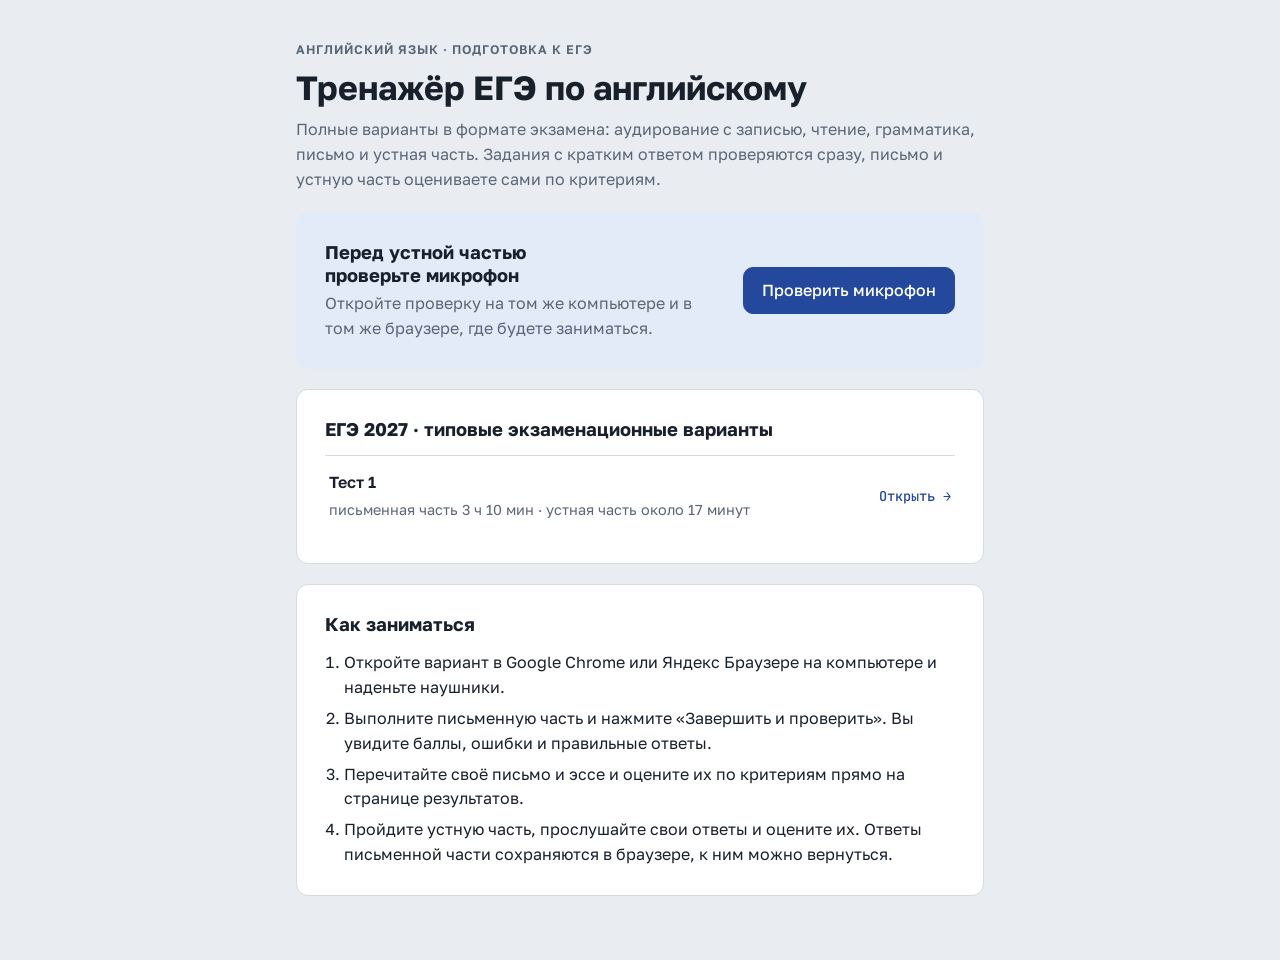
==== index.html @ f7202f02 "Тренажёр ЕГЭ: движок, главная, проверка микрофона и Тест 1 (ЕГЭ 2027) Co-Authored-By: Claude Opus 5." ====
<!doctype html>
<html lang="ru">
<head>
<meta charset="utf-8">
<meta name="viewport" content="width=device-width,initial-scale=1,viewport-fit=cover">
<title>Тренажёр ЕГЭ по английскому</title>
<link rel="preconnect" href="https://fonts.googleapis.com">
<link rel="stylesheet" href="https://fonts.googleapis.com/css2?family=Golos+Text:wght@400;500;600;700&family=JetBrains+Mono:wght@500&display=swap">
<style>
/* Одна колонка: шапка, проверка микрофона, список вариантов по сборникам, как заниматься */
:root {
  --ground: #e9edf2; --sheet: #ffffff; --ink: #18202b; --muted: #5a6676; --line: #d4dbe3;
  --accent: #24489c; --accent-soft: #e4ebf8; --ok: #2b7a4e;
  --ui: "Golos Text", "Segoe UI", system-ui, sans-serif;
  --mono: "JetBrains Mono", ui-monospace, Consolas, monospace;
  color-scheme: light;
}
@media (prefers-color-scheme: dark) {
  :root { --ground: #11161c; --sheet: #1a2129; --ink: #e5ebf1; --muted: #9aa7b5; --line: #2d3843;
    --accent: #8fb0f0; --accent-soft: #24304a; --ok: #6cc391; color-scheme: dark; }
}
* { box-sizing: border-box; }
body { margin: 0; background: var(--ground); color: var(--ink); font: 16px/1.55 var(--ui); }
main { max-width: 720px; margin: 0 auto; padding-block: 40px 64px;
  padding-left: max(16px, env(safe-area-inset-left, 0px)); padding-right: max(16px, env(safe-area-inset-right, 0px));
  display: grid; gap: 20px; }
h1, h2 { margin: 0; line-height: 1.25; text-wrap: balance; }
h1 { font-size: clamp(1.6rem, 4vw, 2.1rem); }
h2 { font-size: 1.15rem; }
p { margin: 0; }
.muted { color: var(--muted); }
.kicker { font-size: .78rem; font-weight: 600; letter-spacing: .08em; text-transform: uppercase; color: var(--muted); }
.sheet { background: var(--sheet); border: 1px solid var(--line); border-radius: 12px; padding: clamp(18px, 4vw, 28px); display: grid; gap: 14px; }
.mic { display: flex; flex-wrap: wrap; gap: 12px 20px; align-items: center; justify-content: space-between; background: var(--accent-soft); border-color: transparent; }
.mic div { display: grid; gap: 4px; min-width: 0; flex: 1 1 280px; }
.btn { display: inline-block; text-decoration: none; border: 1px solid var(--accent); background: var(--accent); color: var(--sheet); border-radius: 10px; padding: 10px 18px; font-weight: 500; }
.btn:focus-visible, .variant:focus-visible { outline: 3px solid var(--accent); outline-offset: 2px; }
.list { display: grid; }
.variant { display: grid; grid-template-columns: minmax(0, 1fr) auto; gap: 4px 16px; align-items: center; padding: 14px 4px; border-top: 1px solid var(--line); color: inherit; text-decoration: none; }
.variant:hover .name { color: var(--accent); text-decoration: underline; text-underline-offset: 3px; }
.name { font-weight: 600; }
.meta { grid-column: 1; font-size: .9rem; color: var(--muted); }
.go { grid-row: 1 / span 2; grid-column: 2; font: 500 .85rem var(--mono); color: var(--accent); text-align: right; }
.go b { display: block; color: var(--ok); font-weight: 500; }
ol { margin: 0; padding-left: 1.2em; display: grid; gap: 6px; }
</style>
</head>
<body>
<main>
  <header style="display:grid;gap:8px">
    <p class="kicker">Английский язык · подготовка к ЕГЭ</p>
    <h1>Тренажёр ЕГЭ по английскому</h1>
    <p class="muted">Полные варианты в формате экзамена: аудирование с записью, чтение, грамматика, письмо и устная часть. Задания с кратким ответом проверяются сразу, письмо и устную часть оцениваете сами по критериям.</p>
  </header>

  <section class="sheet mic">
    <div>
      <h2>Перед устной частью проверьте микрофон</h2>
      <p class="muted">Откройте проверку на том же компьютере и в том же браузере, где будете заниматься.</p>
    </div>
    <a class="btn" href="mic-test.html">Проверить микрофон</a>
  </section>

  <section class="sheet">
    <h2>ЕГЭ 2027 · типовые экзаменационные варианты</h2>
    <div class="list">
      <a class="variant" href="v/ege2027-1/" data-id="ege2027-1">
        <span class="name">Тест 1</span>
        <span class="meta">письменная часть 3 ч 10 мин · устная часть около 17 минут</span>
        <span class="go">Открыть →</span>
      </a>
    </div>
  </section>

  <section class="sheet">
    <h2>Как заниматься</h2>
    <ol>
      <li>Откройте вариант в Google Chrome или Яндекс Браузере на компьютере и наденьте наушники.</li>
      <li>Выполните письменную часть и нажмите «Завершить и проверить». Вы увидите баллы, ошибки и правильные ответы.</li>
      <li>Перечитайте своё письмо и эссе и оцените их по критериям прямо на странице результатов.</li>
      <li>Пройдите устную часть, прослушайте свои ответы и оцените их. Ответы письменной части сохраняются в браузере, к ним можно вернуться.</li>
    </ol>
  </section>
</main>
<script>
// отметка «пройдено» у вариантов, которые уже проверены в этом браузере
document.querySelectorAll('[data-id]').forEach(a => {
  try {
    const s = JSON.parse(localStorage.getItem('ege-trainer:' + a.dataset.id));
    if (s && s.checked) a.querySelector('.go').insertAdjacentHTML('afterbegin', '<b>проверено</b>');
  } catch (e) {}
});
</script>
</body>
</html>
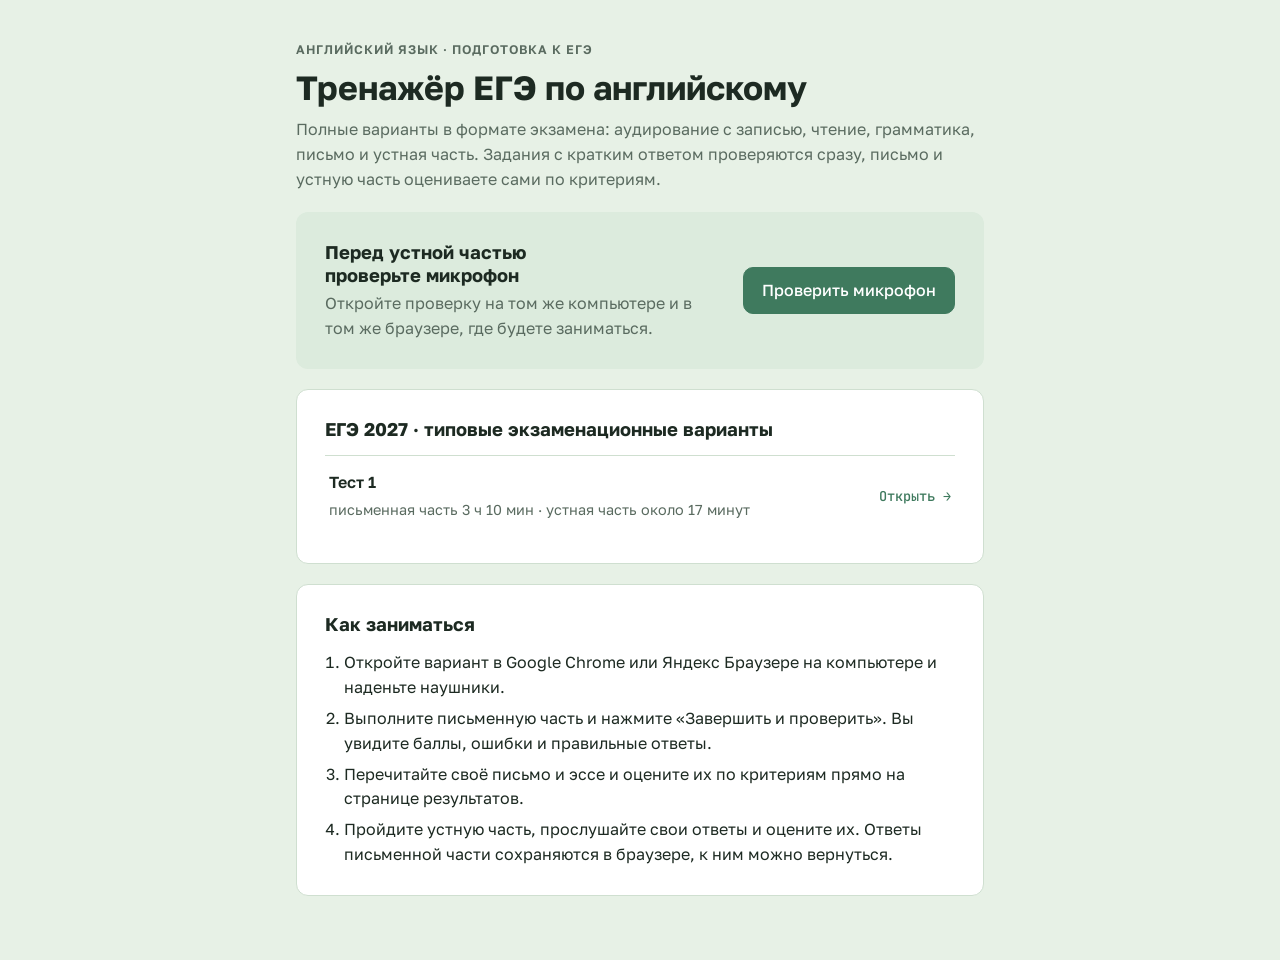
==== commit 81bfdcfe: "Пастельная зелёная палитра для сайта и иконки Co-Authored-By: Claude Opus 5.5 <noreply@anthropic.com" ====
--- a/index.html
+++ b/index.html
@@ -4,20 +4,22 @@
 <meta charset="utf-8">
 <meta name="viewport" content="width=device-width,initial-scale=1,viewport-fit=cover">
 <title>Тренажёр ЕГЭ по английскому</title>
+<link rel="icon" href="assets/favicon.svg" type="image/svg+xml">
+<link rel="apple-touch-icon" href="assets/apple-touch-icon.png">
 <link rel="preconnect" href="https://fonts.googleapis.com">
 <link rel="stylesheet" href="https://fonts.googleapis.com/css2?family=Golos+Text:wght@400;500;600;700&family=JetBrains+Mono:wght@500&display=swap">
 <style>
 /* Одна колонка: шапка, проверка микрофона, список вариантов по сборникам, как заниматься */
 :root {
-  --ground: #e9edf2; --sheet: #ffffff; --ink: #18202b; --muted: #5a6676; --line: #d4dbe3;
-  --accent: #24489c; --accent-soft: #e4ebf8; --ok: #2b7a4e;
+  --ground: #e7f1e6; --sheet: #ffffff; --ink: #1d2a22; --muted: #5a6b60; --line: #cfdfd0;
+  --accent: #3f7a5e; --accent-soft: #dcebdd; --ok: #23793f;
   --ui: "Golos Text", "Segoe UI", system-ui, sans-serif;
   --mono: "JetBrains Mono", ui-monospace, Consolas, monospace;
   color-scheme: light;
 }
 @media (prefers-color-scheme: dark) {
-  :root { --ground: #11161c; --sheet: #1a2129; --ink: #e5ebf1; --muted: #9aa7b5; --line: #2d3843;
-    --accent: #8fb0f0; --accent-soft: #24304a; --ok: #6cc391; color-scheme: dark; }
+  :root { --ground: #111814; --sheet: #19221c; --ink: #e3ede5; --muted: #98aa9e; --line: #2b3a30;
+    --accent: #a6d7b5; --accent-soft: #223629; --ok: #7fd19a; color-scheme: dark; }
 }
 * { box-sizing: border-box; }
 body { margin: 0; background: var(--ground); color: var(--ink); font: 16px/1.55 var(--ui); }
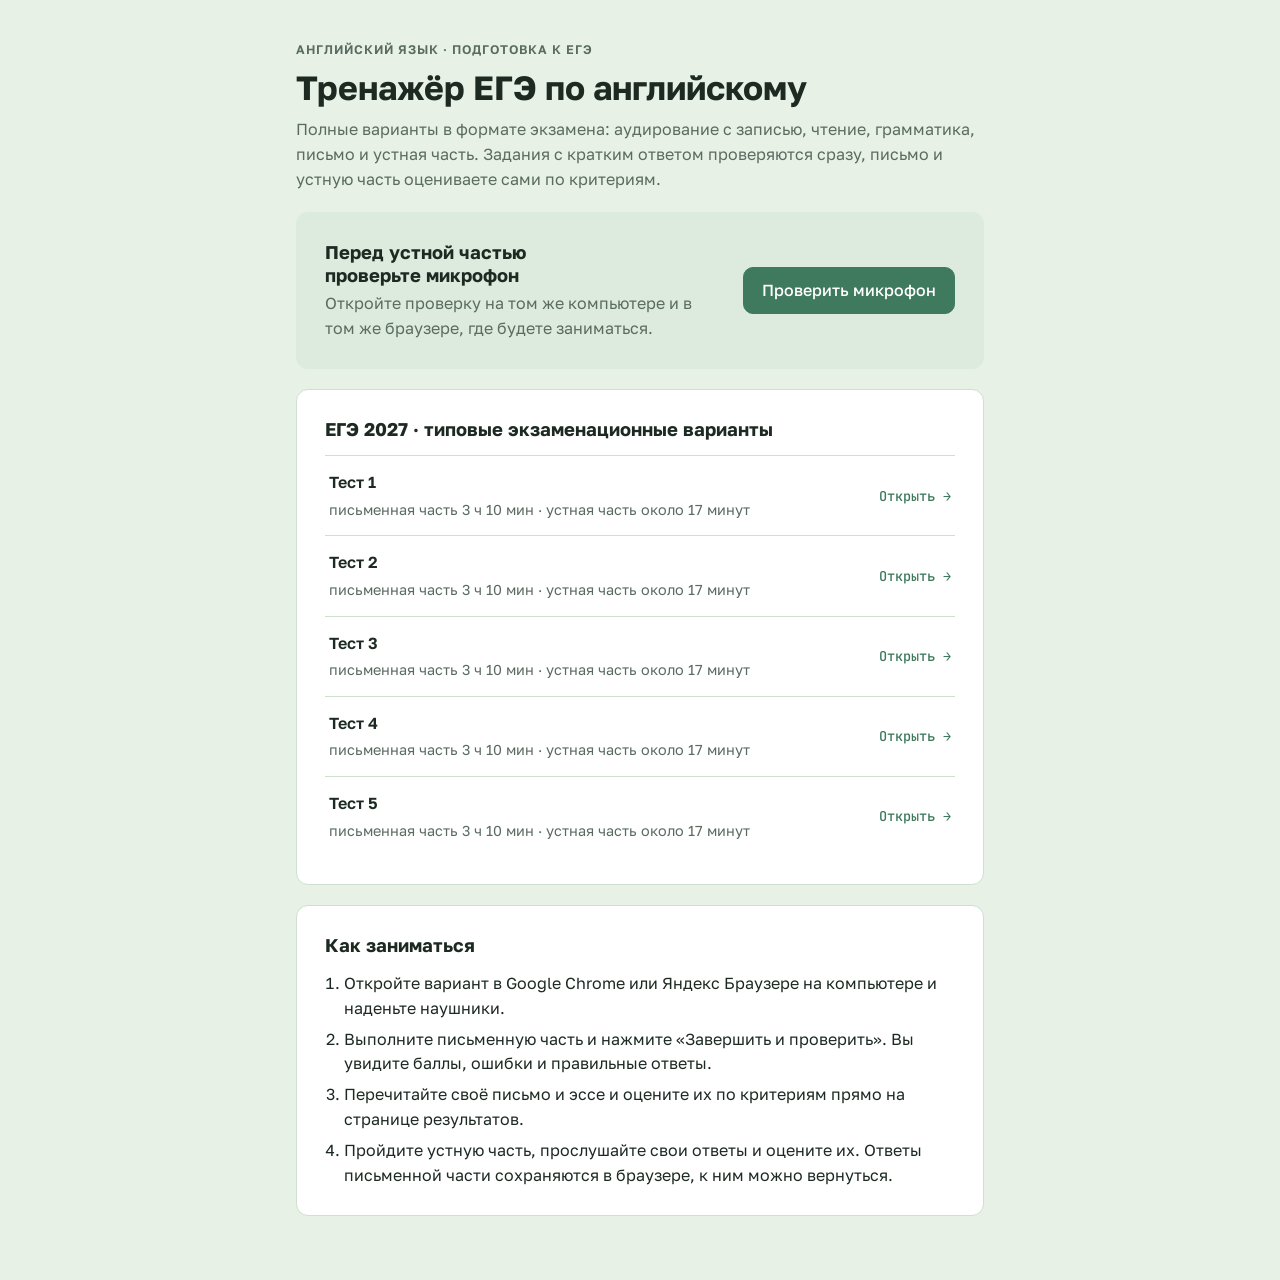
==== commit 981067e1: "ЕГЭ 2027: тесты 2–5 Co-Authored-By: Claude Opus 5.5 <noreply@anthropic.com> Claude-Session: https://" ====
--- a/index.html
+++ b/index.html
@@ -71,6 +71,26 @@
         <span class="meta">письменная часть 3 ч 10 мин · устная часть около 17 минут</span>
         <span class="go">Открыть →</span>
       </a>
+      <a class="variant" href="v/ege2027-2/" data-id="ege2027-2">
+        <span class="name">Тест 2</span>
+        <span class="meta">письменная часть 3 ч 10 мин · устная часть около 17 минут</span>
+        <span class="go">Открыть →</span>
+      </a>
+      <a class="variant" href="v/ege2027-3/" data-id="ege2027-3">
+        <span class="name">Тест 3</span>
+        <span class="meta">письменная часть 3 ч 10 мин · устная часть около 17 минут</span>
+        <span class="go">Открыть →</span>
+      </a>
+      <a class="variant" href="v/ege2027-4/" data-id="ege2027-4">
+        <span class="name">Тест 4</span>
+        <span class="meta">письменная часть 3 ч 10 мин · устная часть около 17 минут</span>
+        <span class="go">Открыть →</span>
+      </a>
+      <a class="variant" href="v/ege2027-5/" data-id="ege2027-5">
+        <span class="name">Тест 5</span>
+        <span class="meta">письменная часть 3 ч 10 мин · устная часть около 17 минут</span>
+        <span class="go">Открыть →</span>
+      </a>
     </div>
   </section>
 
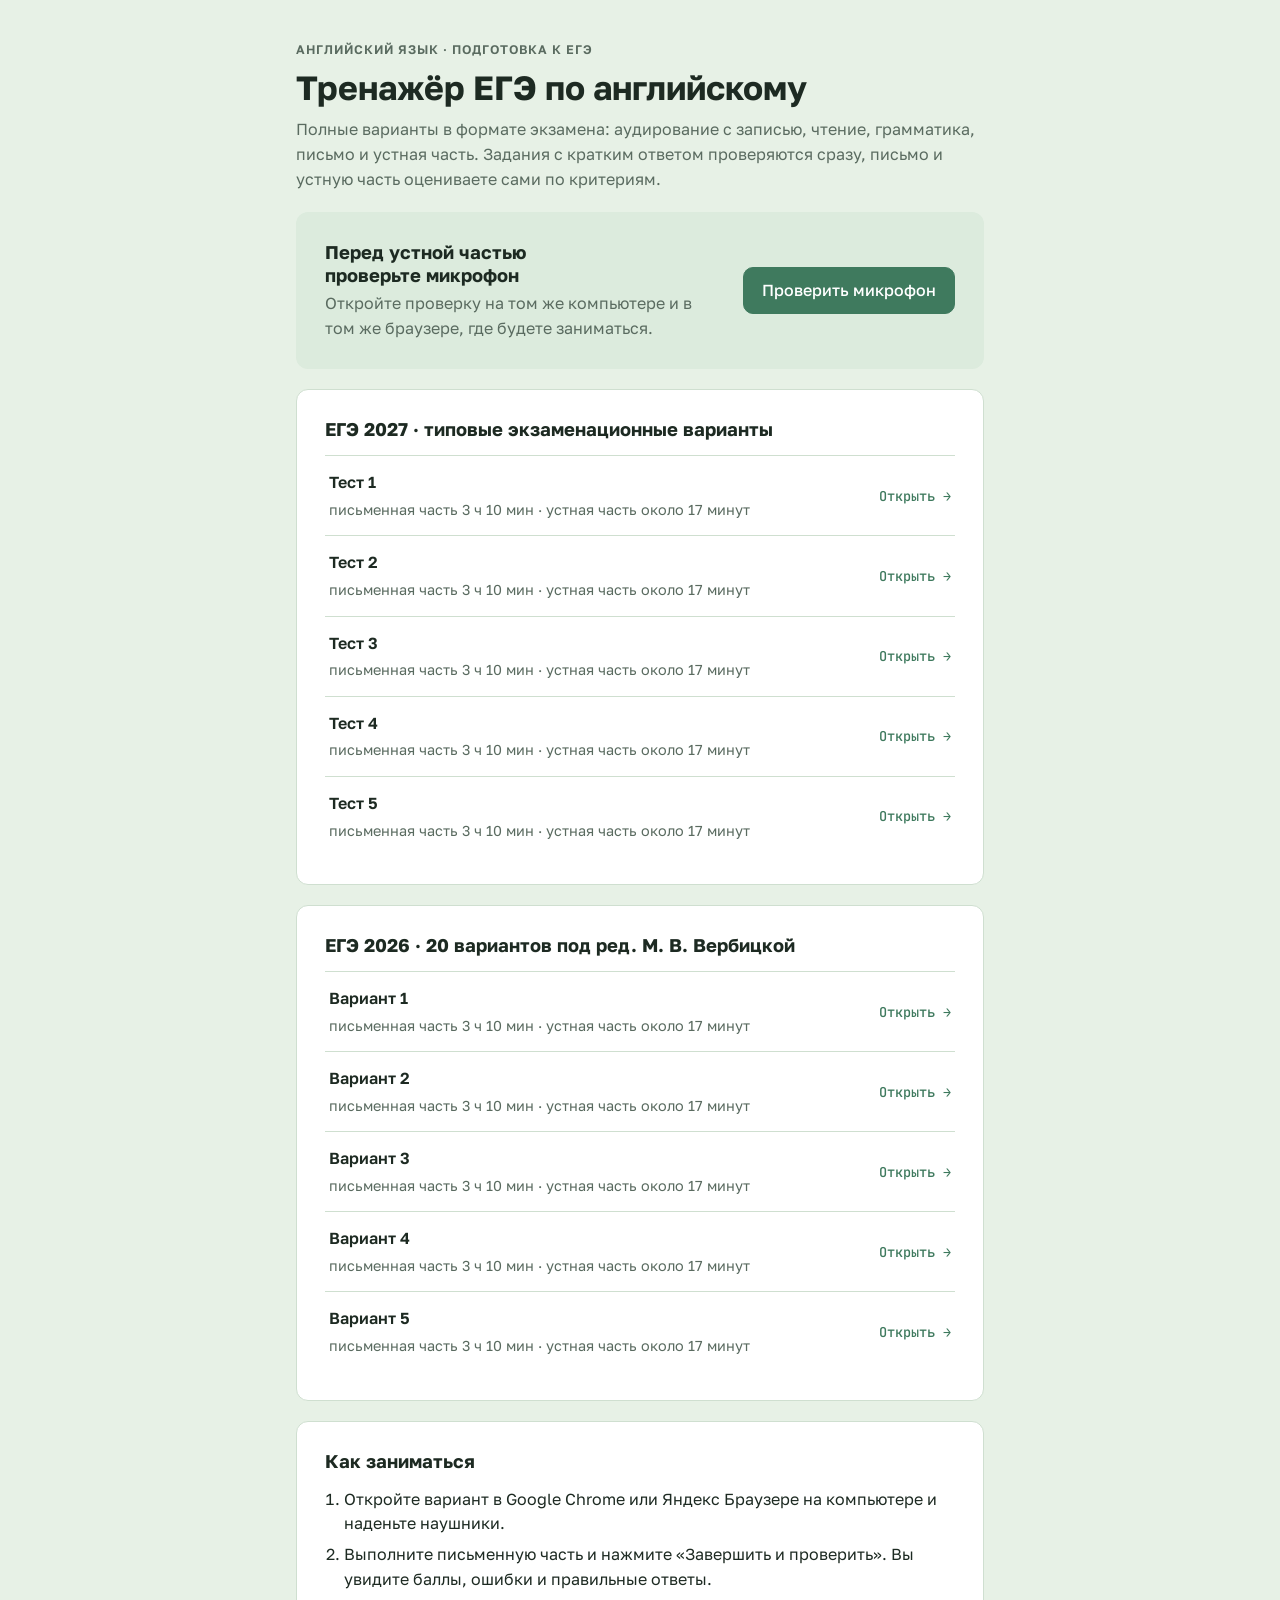
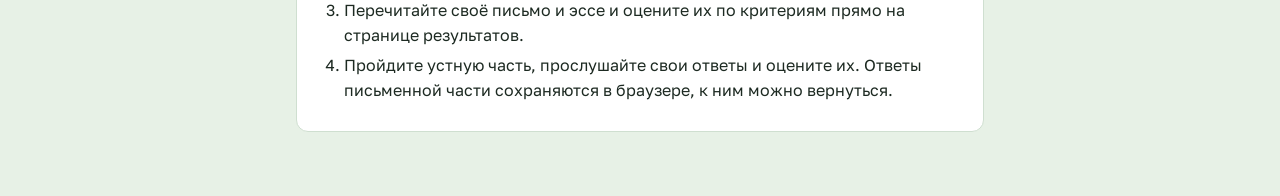
==== commit 8a20103b: "Вербицкая 2026: варианты 1–5 Co-Authored-By: Claude Opus 5.5 <noreply@anthropic.com> Claude-Session:" ====
--- a/index.html
+++ b/index.html
@@ -95,6 +95,37 @@
   </section>
 
   <section class="sheet">
+    <h2>ЕГЭ 2026 · 20 вариантов под ред. М. В. Вербицкой</h2>
+    <div class="list" id="vb-list">
+      <a class="variant" href="v/vb2026-1/" data-id="vb2026-1">
+        <span class="name">Вариант 1</span>
+        <span class="meta">письменная часть 3 ч 10 мин · устная часть около 17 минут</span>
+        <span class="go">Открыть →</span>
+      </a>
+      <a class="variant" href="v/vb2026-2/" data-id="vb2026-2">
+        <span class="name">Вариант 2</span>
+        <span class="meta">письменная часть 3 ч 10 мин · устная часть около 17 минут</span>
+        <span class="go">Открыть →</span>
+      </a>
+      <a class="variant" href="v/vb2026-3/" data-id="vb2026-3">
+        <span class="name">Вариант 3</span>
+        <span class="meta">письменная часть 3 ч 10 мин · устная часть около 17 минут</span>
+        <span class="go">Открыть →</span>
+      </a>
+      <a class="variant" href="v/vb2026-4/" data-id="vb2026-4">
+        <span class="name">Вариант 4</span>
+        <span class="meta">письменная часть 3 ч 10 мин · устная часть около 17 минут</span>
+        <span class="go">Открыть →</span>
+      </a>
+      <a class="variant" href="v/vb2026-5/" data-id="vb2026-5">
+        <span class="name">Вариант 5</span>
+        <span class="meta">письменная часть 3 ч 10 мин · устная часть около 17 минут</span>
+        <span class="go">Открыть →</span>
+      </a>
+    </div>
+  </section>
+
+  <section class="sheet">
     <h2>Как заниматься</h2>
     <ol>
       <li>Откройте вариант в Google Chrome или Яндекс Браузере на компьютере и наденьте наушники.</li>
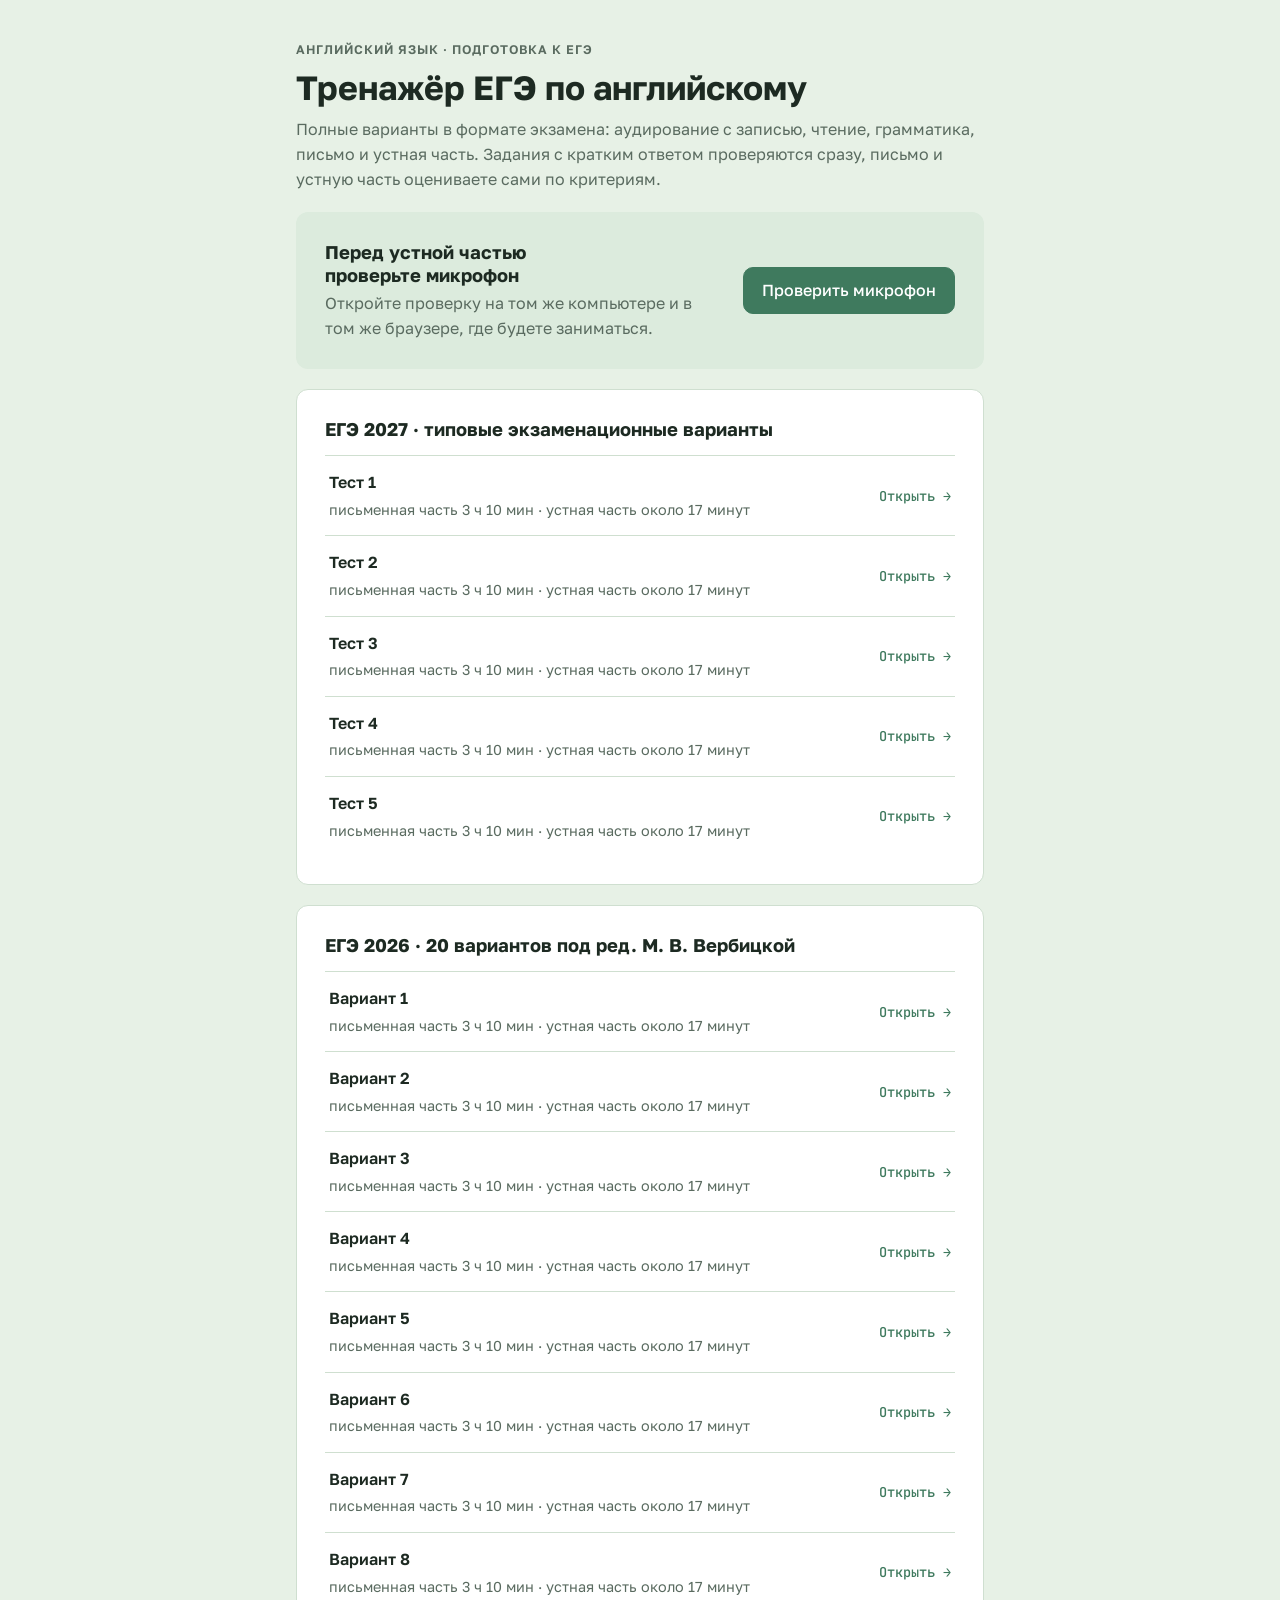
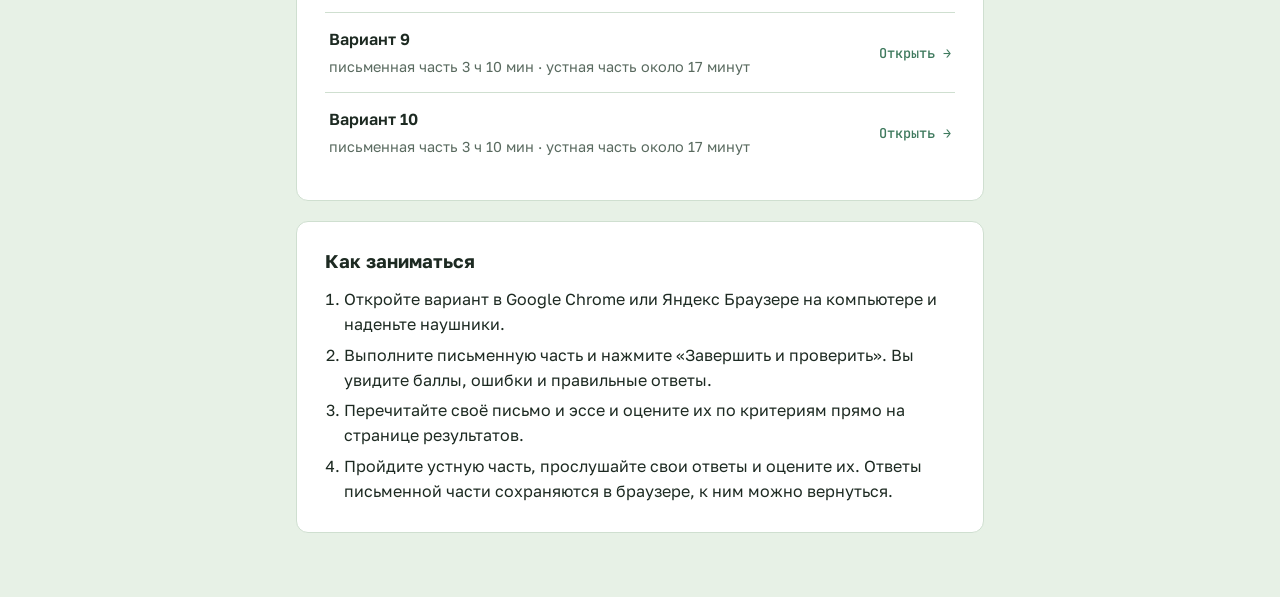
==== commit 4134eefc: "Вербицкая 2026: варианты 6–10 Co-Authored-By: Claude Opus 5.5 <noreply@anthropic.com> Claude-Session" ====
--- a/index.html
+++ b/index.html
@@ -122,6 +122,31 @@
         <span class="meta">письменная часть 3 ч 10 мин · устная часть около 17 минут</span>
         <span class="go">Открыть →</span>
       </a>
+      <a class="variant" href="v/vb2026-6/" data-id="vb2026-6">
+        <span class="name">Вариант 6</span>
+        <span class="meta">письменная часть 3 ч 10 мин · устная часть около 17 минут</span>
+        <span class="go">Открыть →</span>
+      </a>
+      <a class="variant" href="v/vb2026-7/" data-id="vb2026-7">
+        <span class="name">Вариант 7</span>
+        <span class="meta">письменная часть 3 ч 10 мин · устная часть около 17 минут</span>
+        <span class="go">Открыть →</span>
+      </a>
+      <a class="variant" href="v/vb2026-8/" data-id="vb2026-8">
+        <span class="name">Вариант 8</span>
+        <span class="meta">письменная часть 3 ч 10 мин · устная часть около 17 минут</span>
+        <span class="go">Открыть →</span>
+      </a>
+      <a class="variant" href="v/vb2026-9/" data-id="vb2026-9">
+        <span class="name">Вариант 9</span>
+        <span class="meta">письменная часть 3 ч 10 мин · устная часть около 17 минут</span>
+        <span class="go">Открыть →</span>
+      </a>
+      <a class="variant" href="v/vb2026-10/" data-id="vb2026-10">
+        <span class="name">Вариант 10</span>
+        <span class="meta">письменная часть 3 ч 10 мин · устная часть около 17 минут</span>
+        <span class="go">Открыть →</span>
+      </a>
     </div>
   </section>
 
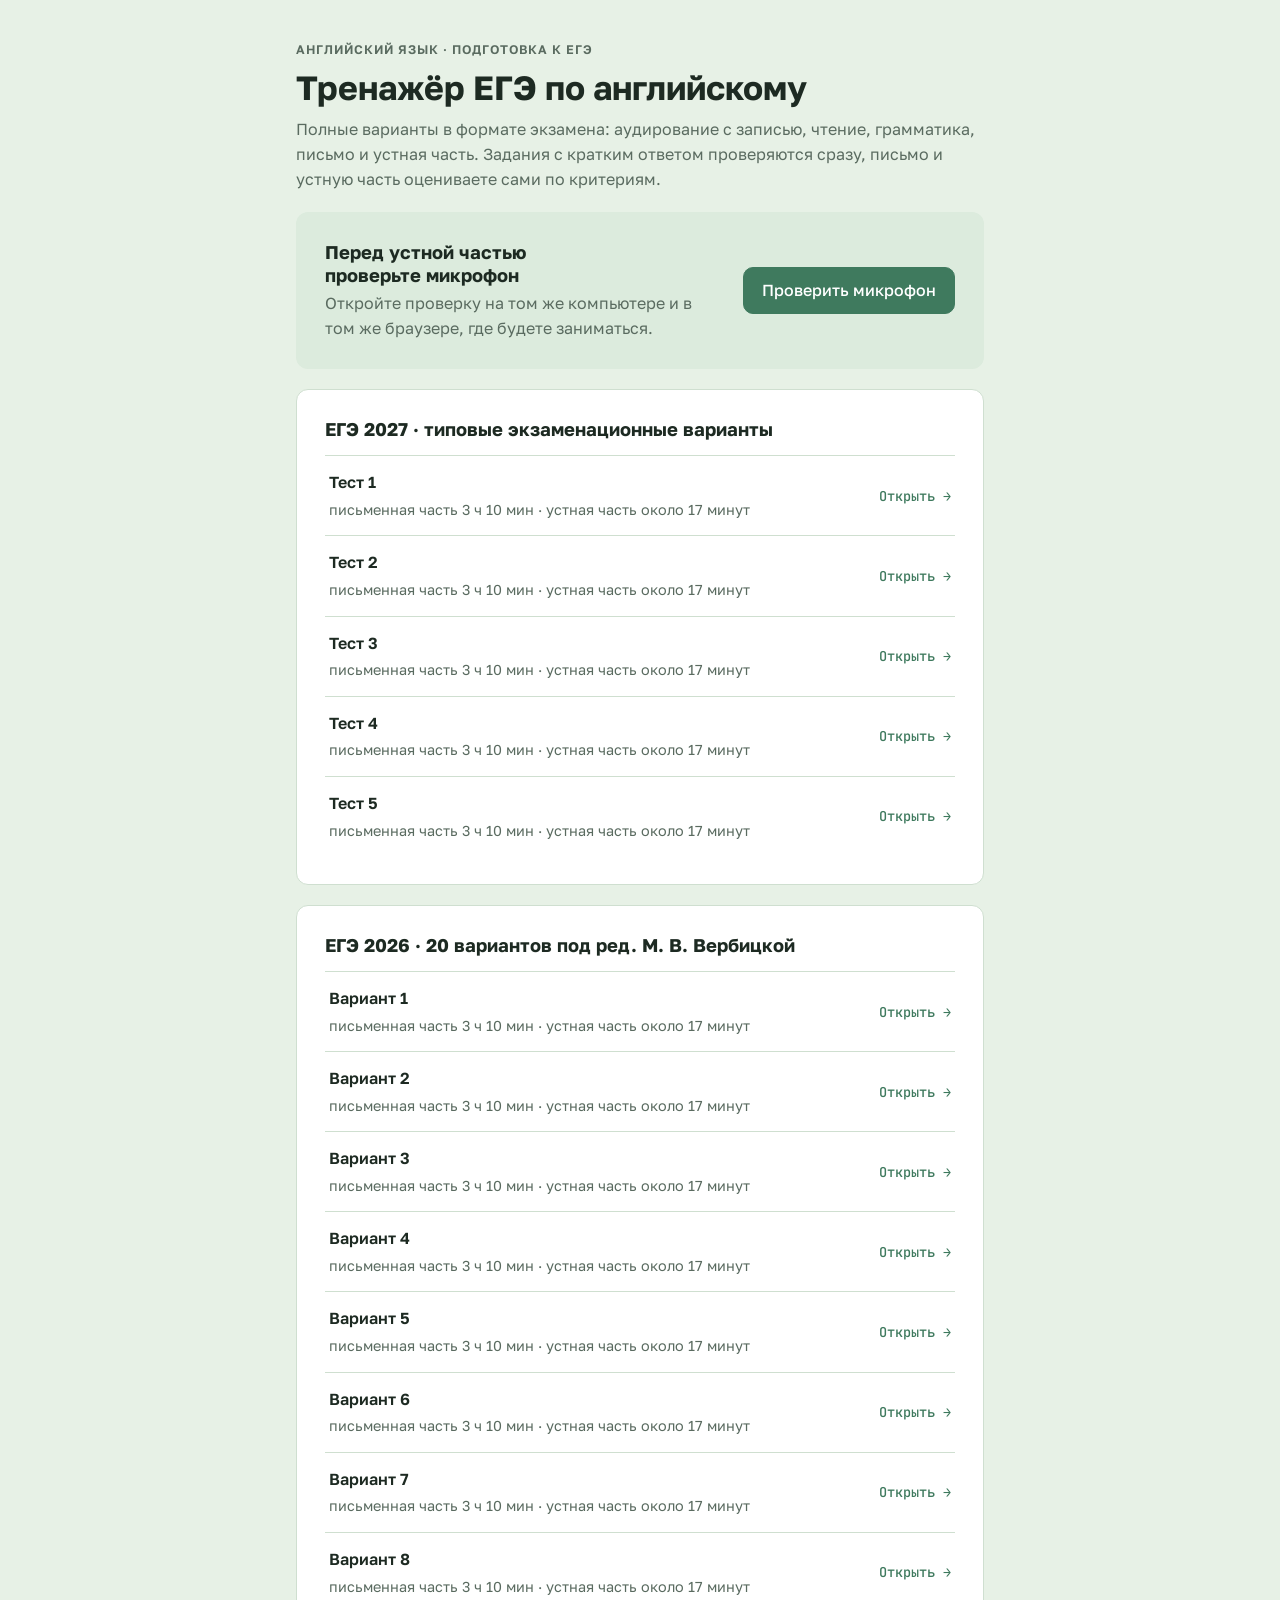
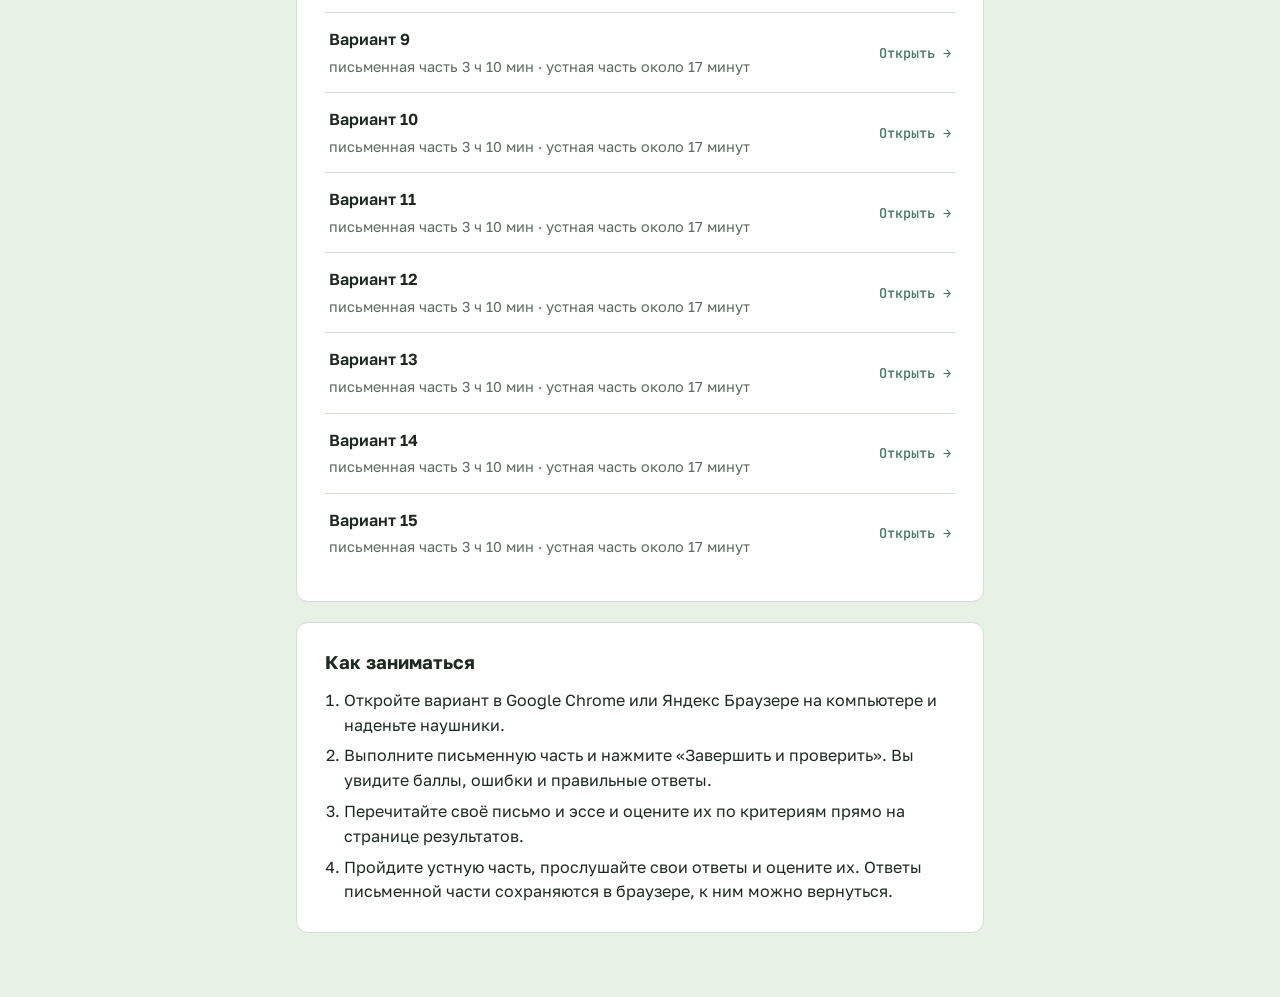
==== commit 558c16ab: "Вербицкая 2026: варианты 11–15 Co-Authored-By: Claude Opus 5.5 <noreply@anthropic.com> Claude-Sessio" ====
--- a/index.html
+++ b/index.html
@@ -97,57 +97,82 @@
   <section class="sheet">
     <h2>ЕГЭ 2026 · 20 вариантов под ред. М. В. Вербицкой</h2>
     <div class="list" id="vb-list">
-      <a class="variant" href="v/vb2026-1/" data-id="vb2026-1">
+    <a class="variant" href="v/vb2026-1/" data-id="vb2026-1">
         <span class="name">Вариант 1</span>
         <span class="meta">письменная часть 3 ч 10 мин · устная часть около 17 минут</span>
         <span class="go">Открыть →</span>
       </a>
-      <a class="variant" href="v/vb2026-2/" data-id="vb2026-2">
+    <a class="variant" href="v/vb2026-2/" data-id="vb2026-2">
         <span class="name">Вариант 2</span>
         <span class="meta">письменная часть 3 ч 10 мин · устная часть около 17 минут</span>
         <span class="go">Открыть →</span>
       </a>
-      <a class="variant" href="v/vb2026-3/" data-id="vb2026-3">
+    <a class="variant" href="v/vb2026-3/" data-id="vb2026-3">
         <span class="name">Вариант 3</span>
         <span class="meta">письменная часть 3 ч 10 мин · устная часть около 17 минут</span>
         <span class="go">Открыть →</span>
       </a>
-      <a class="variant" href="v/vb2026-4/" data-id="vb2026-4">
+    <a class="variant" href="v/vb2026-4/" data-id="vb2026-4">
         <span class="name">Вариант 4</span>
         <span class="meta">письменная часть 3 ч 10 мин · устная часть около 17 минут</span>
         <span class="go">Открыть →</span>
       </a>
-      <a class="variant" href="v/vb2026-5/" data-id="vb2026-5">
+    <a class="variant" href="v/vb2026-5/" data-id="vb2026-5">
         <span class="name">Вариант 5</span>
         <span class="meta">письменная часть 3 ч 10 мин · устная часть около 17 минут</span>
         <span class="go">Открыть →</span>
       </a>
-      <a class="variant" href="v/vb2026-6/" data-id="vb2026-6">
+    <a class="variant" href="v/vb2026-6/" data-id="vb2026-6">
         <span class="name">Вариант 6</span>
         <span class="meta">письменная часть 3 ч 10 мин · устная часть около 17 минут</span>
         <span class="go">Открыть →</span>
       </a>
-      <a class="variant" href="v/vb2026-7/" data-id="vb2026-7">
+    <a class="variant" href="v/vb2026-7/" data-id="vb2026-7">
         <span class="name">Вариант 7</span>
         <span class="meta">письменная часть 3 ч 10 мин · устная часть около 17 минут</span>
         <span class="go">Открыть →</span>
       </a>
-      <a class="variant" href="v/vb2026-8/" data-id="vb2026-8">
+    <a class="variant" href="v/vb2026-8/" data-id="vb2026-8">
         <span class="name">Вариант 8</span>
         <span class="meta">письменная часть 3 ч 10 мин · устная часть около 17 минут</span>
         <span class="go">Открыть →</span>
       </a>
-      <a class="variant" href="v/vb2026-9/" data-id="vb2026-9">
+    <a class="variant" href="v/vb2026-9/" data-id="vb2026-9">
         <span class="name">Вариант 9</span>
         <span class="meta">письменная часть 3 ч 10 мин · устная часть около 17 минут</span>
         <span class="go">Открыть →</span>
       </a>
-      <a class="variant" href="v/vb2026-10/" data-id="vb2026-10">
+    <a class="variant" href="v/vb2026-10/" data-id="vb2026-10">
         <span class="name">Вариант 10</span>
         <span class="meta">письменная часть 3 ч 10 мин · устная часть около 17 минут</span>
         <span class="go">Открыть →</span>
       </a>
-    </div>
+    <a class="variant" href="v/vb2026-11/" data-id="vb2026-11">
+        <span class="name">Вариант 11</span>
+        <span class="meta">письменная часть 3 ч 10 мин · устная часть около 17 минут</span>
+        <span class="go">Открыть →</span>
+      </a>
+    <a class="variant" href="v/vb2026-12/" data-id="vb2026-12">
+        <span class="name">Вариант 12</span>
+        <span class="meta">письменная часть 3 ч 10 мин · устная часть около 17 минут</span>
+        <span class="go">Открыть →</span>
+      </a>
+    <a class="variant" href="v/vb2026-13/" data-id="vb2026-13">
+        <span class="name">Вариант 13</span>
+        <span class="meta">письменная часть 3 ч 10 мин · устная часть около 17 минут</span>
+        <span class="go">Открыть →</span>
+      </a>
+    <a class="variant" href="v/vb2026-14/" data-id="vb2026-14">
+        <span class="name">Вариант 14</span>
+        <span class="meta">письменная часть 3 ч 10 мин · устная часть около 17 минут</span>
+        <span class="go">Открыть →</span>
+      </a>
+    <a class="variant" href="v/vb2026-15/" data-id="vb2026-15">
+        <span class="name">Вариант 15</span>
+        <span class="meta">письменная часть 3 ч 10 мин · устная часть около 17 минут</span>
+        <span class="go">Открыть →</span>
+      </a>
+  </div>
   </section>
 
   <section class="sheet">
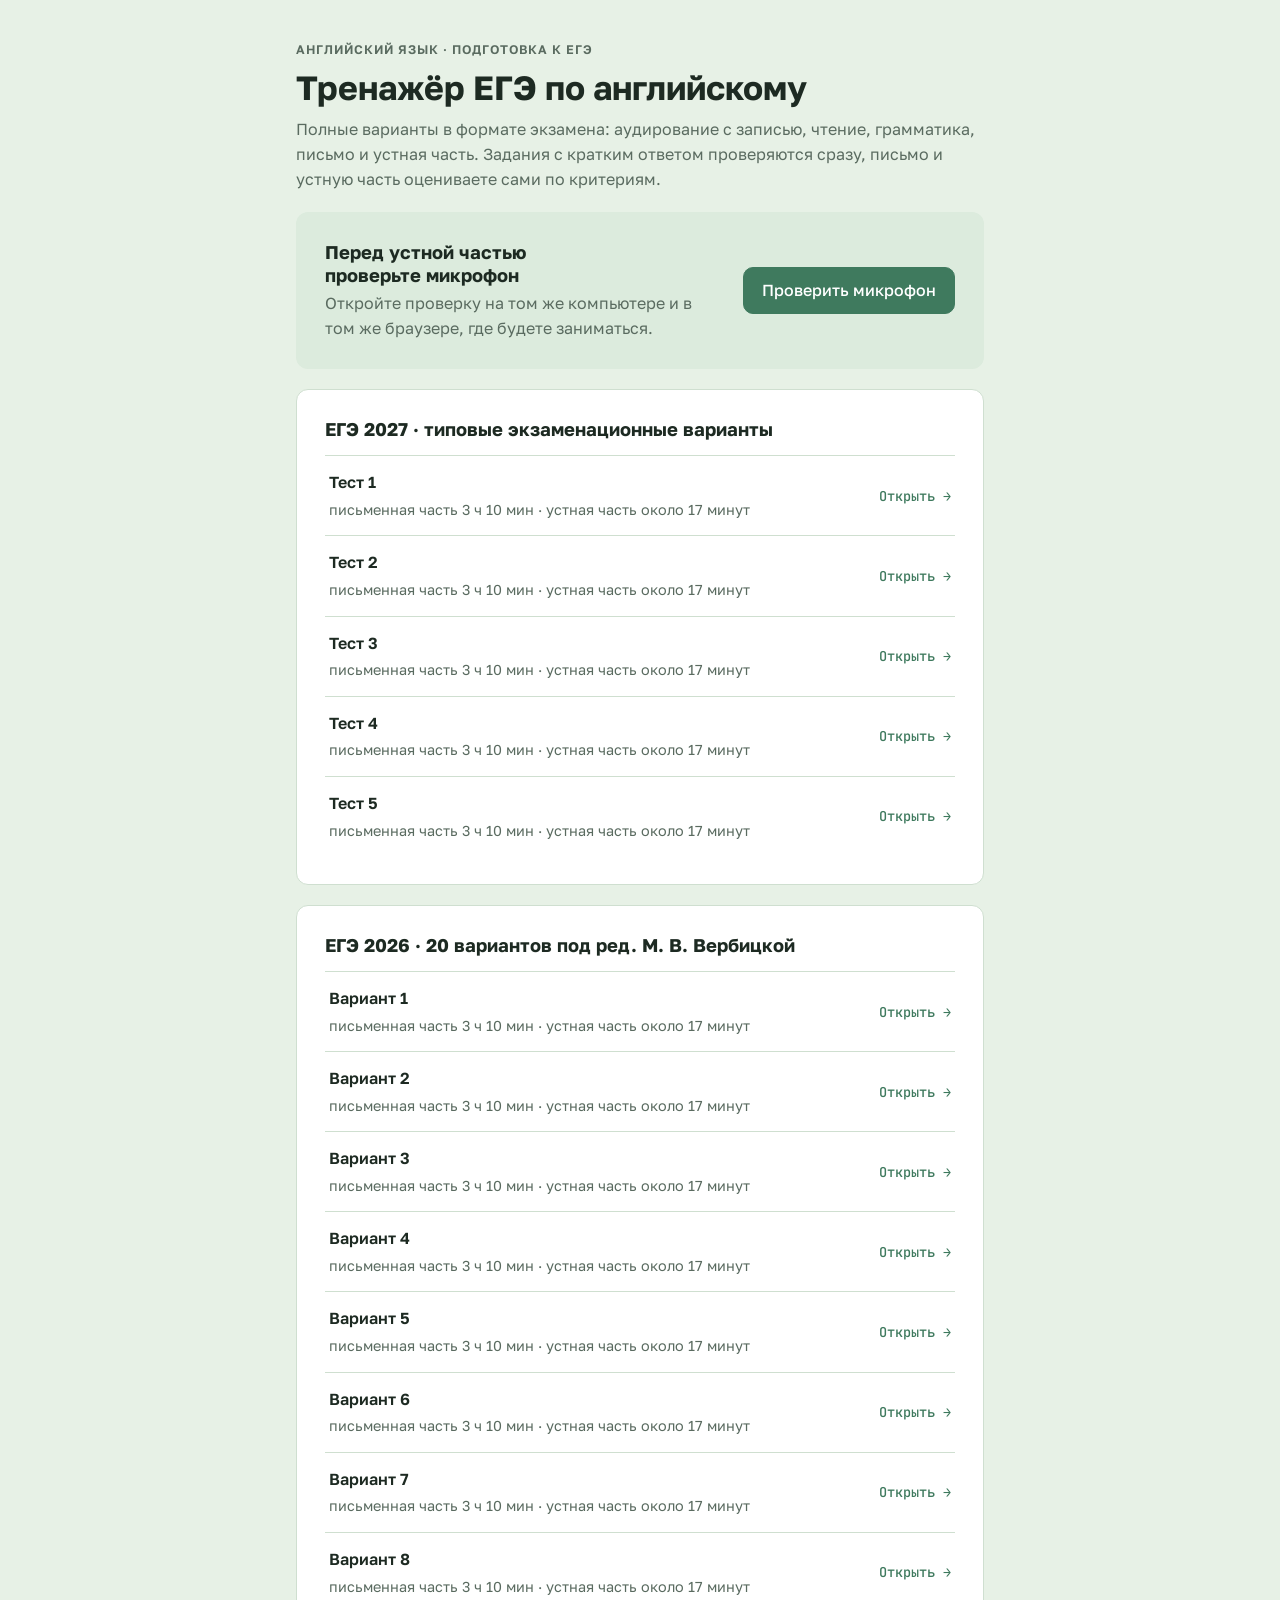
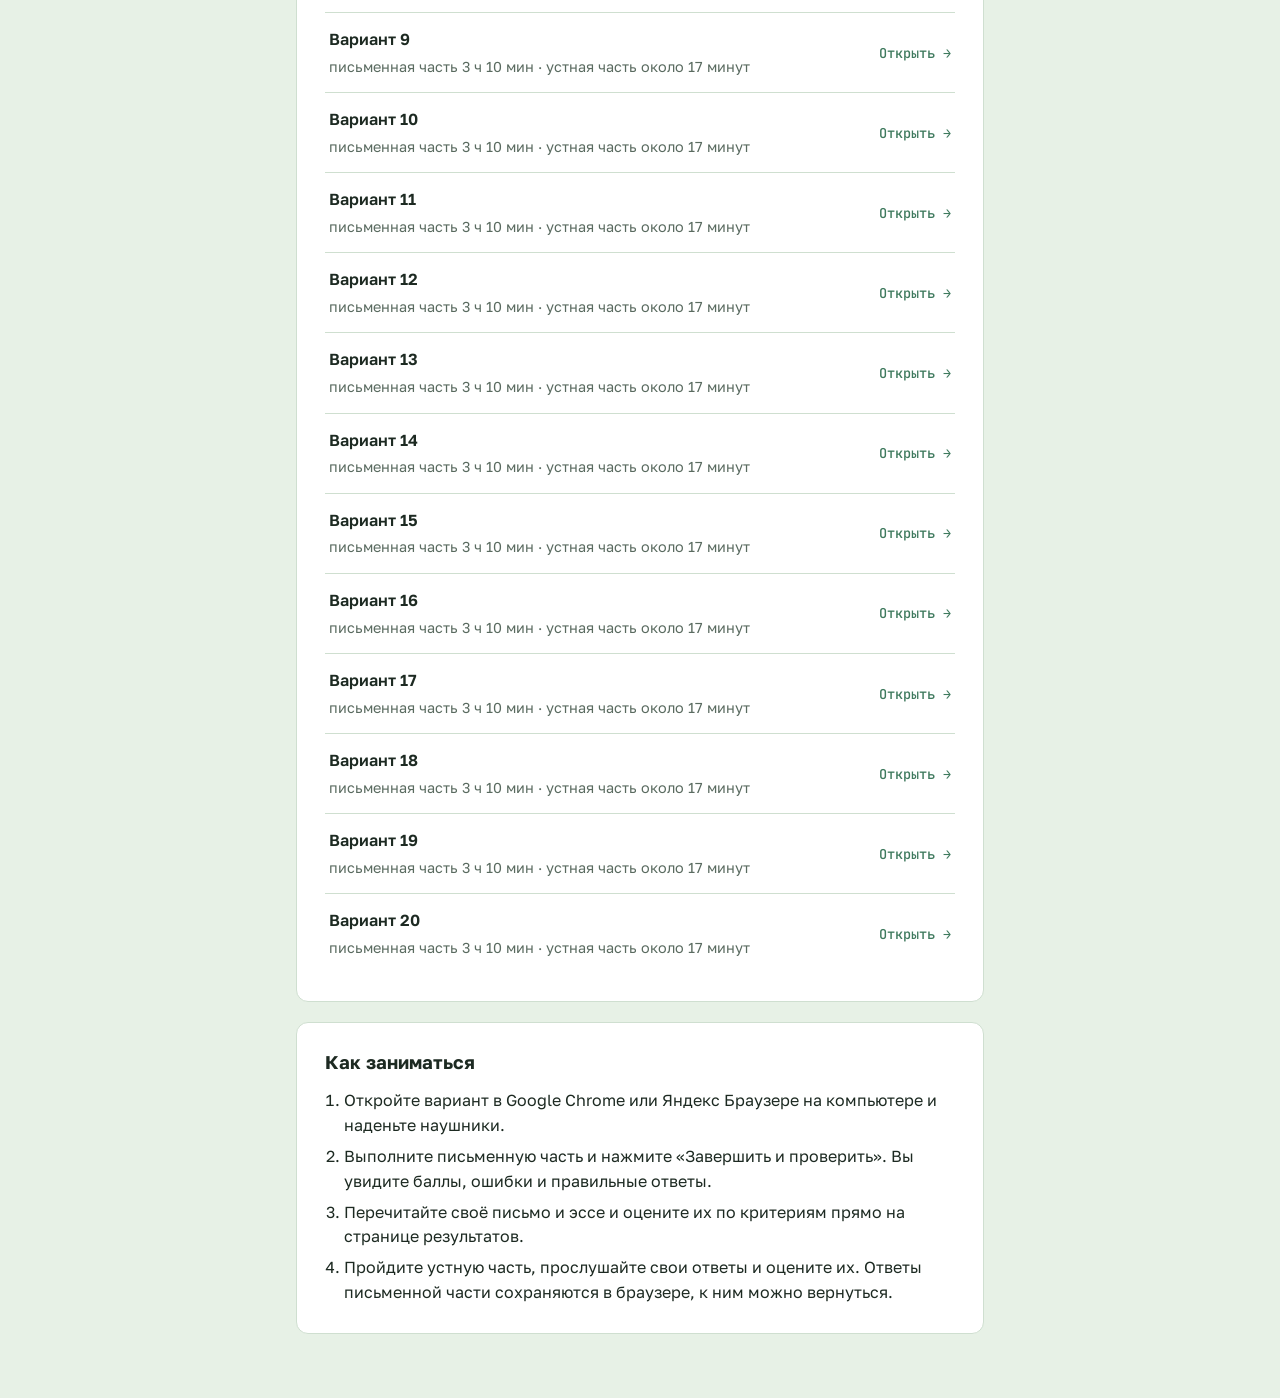
==== commit 7bd012cc: "Вербицкая 2026: варианты 16–20 Co-Authored-By: Claude Opus 5.5 <noreply@anthropic.com> Claude-Sessio" ====
--- a/index.html
+++ b/index.html
@@ -172,6 +172,31 @@
         <span class="meta">письменная часть 3 ч 10 мин · устная часть около 17 минут</span>
         <span class="go">Открыть →</span>
       </a>
+    <a class="variant" href="v/vb2026-16/" data-id="vb2026-16">
+        <span class="name">Вариант 16</span>
+        <span class="meta">письменная часть 3 ч 10 мин · устная часть около 17 минут</span>
+        <span class="go">Открыть →</span>
+      </a>
+    <a class="variant" href="v/vb2026-17/" data-id="vb2026-17">
+        <span class="name">Вариант 17</span>
+        <span class="meta">письменная часть 3 ч 10 мин · устная часть около 17 минут</span>
+        <span class="go">Открыть →</span>
+      </a>
+    <a class="variant" href="v/vb2026-18/" data-id="vb2026-18">
+        <span class="name">Вариант 18</span>
+        <span class="meta">письменная часть 3 ч 10 мин · устная часть около 17 минут</span>
+        <span class="go">Открыть →</span>
+      </a>
+    <a class="variant" href="v/vb2026-19/" data-id="vb2026-19">
+        <span class="name">Вариант 19</span>
+        <span class="meta">письменная часть 3 ч 10 мин · устная часть около 17 минут</span>
+        <span class="go">Открыть →</span>
+      </a>
+    <a class="variant" href="v/vb2026-20/" data-id="vb2026-20">
+        <span class="name">Вариант 20</span>
+        <span class="meta">письменная часть 3 ч 10 мин · устная часть около 17 минут</span>
+        <span class="go">Открыть →</span>
+      </a>
   </div>
   </section>
 
